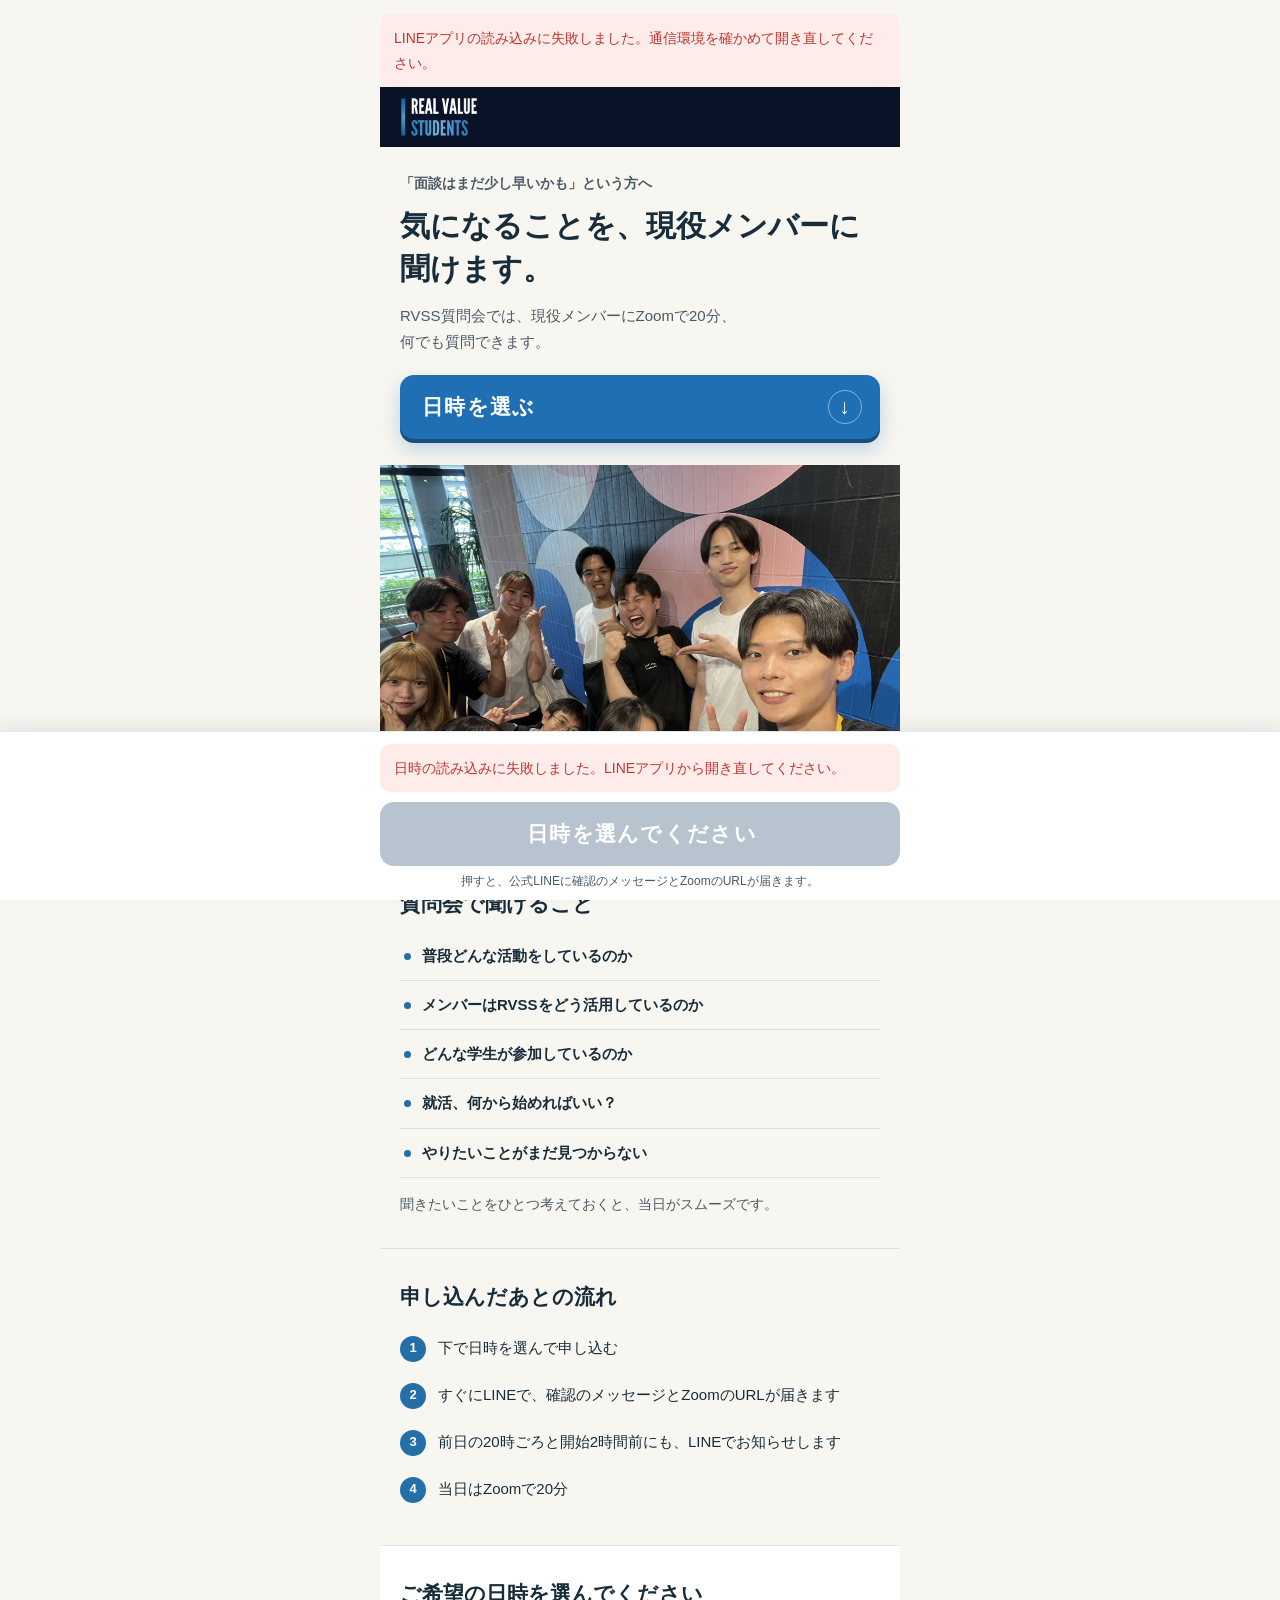
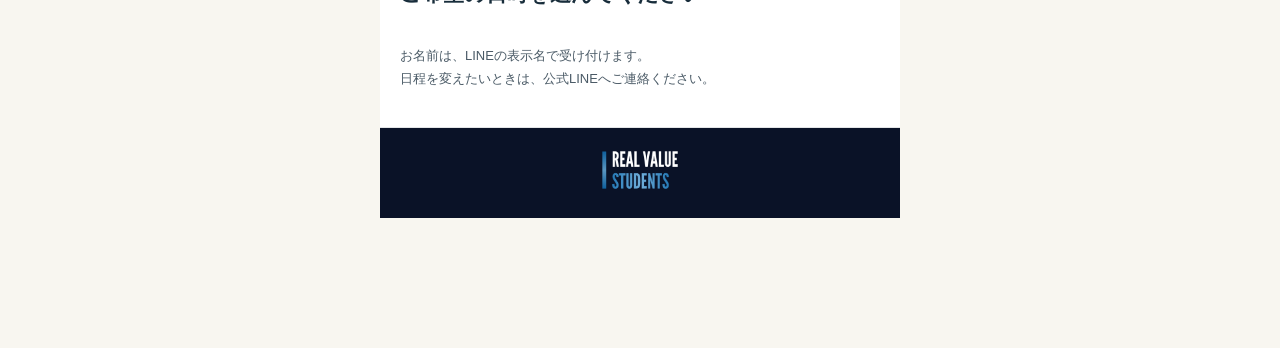
==== kouryu/index.html @ 3623a402 "質問会の申込画面：枠を先に読み込む・前回の枠を覚える・読み込み中の表示・申込ボタンを下に固定・AIっぽい文を直す（守屋 10/23） 守屋「申込ボタンめだたせて」「時間がすぐに表示されないので少々お待" ====
<!DOCTYPE html>
<html lang="ja">
<head>
<meta charset="utf-8">
<meta name="viewport" content="width=device-width, initial-scale=1, viewport-fit=cover">
<title>RVSS質問会（Zoom・20分）｜お申し込み</title>
<!-- ★2026-10-23 守屋「なるべく表示スピード速くして」＝枠の問い合わせ先（GAS）と LINE の部品の接続を先に張っておく -->
<link rel="preconnect" href="https://script.google.com">
<link rel="preconnect" href="https://script.googleusercontent.com">
<link rel="preconnect" href="https://static.line-scdn.net">
<link rel="preconnect" href="https://api.line.me">
<style>
  /* ★2026-10-22 守屋「LP風にしたい」＋入力は日時だけ（メールも取らない）。
     見た目はオンデマンド視聴ページのLP案（01_採用戦略/LP比較_20261021/v5）の生成りの地・濃紺の文字に揃える。
     ★2026-10-22 守屋「筆記体が微妙・RVSSは公式のフォントを」→ ロゴは公式の画像（濃紺の帯）、文字は標準のゴシック体（太字700・字間を空けない）、
       小見出しは参考LP（kubell・SHElikes など）の型でロゴの青の帯に白い字。写真の注記は外した（守屋）。
     並び＝冒頭（誰と・何分・どうやって・何が聞けるか）→ 聞けることの例 → 申込のあとの流れ → 日時を選ぶ。
     借りた型と出典＝04_LINE配信/2026-10-22_質問会_差し替え案.md。 */
  :root { --paper: #f8f6f0; --ink: #182d3b; --sub: #4a5a66; --line: #182d3b1f; --err: #c0362c; --pad: 20px;
          --band: #0a1227;   /* 公式ロゴを載せる濃紺（liff/assets/kouryu-logo.jpg の帯と同じ色） */
          --blue: #246fa7; } /* 公式ロゴの青（バーの上端の色） */
  * { box-sizing: border-box; }
  html { -webkit-text-size-adjust: 100%; }
  body { margin: 0; background: var(--paper); color: var(--ink);
         font-family: "Hiragino Sans", "Hiragino Kaku Gothic ProN", "Noto Sans JP", "Yu Gothic", Meiryo, sans-serif;
         font-size: 15px; line-height: 1.75; -webkit-font-smoothing: antialiased; }
  button { font-family: inherit; }
  /* 改行は意味の切れ目だけで起こす（語の途中で折り返さない） */
  .ph { display: inline-block; }
  .wrap { max-width: 520px; margin: 0 auto; }

  /* 公式ロゴ（03_合同説明会/リール/logo/rvss_logo_official.png を余白を詰めて縮小）。「REAL VALUE」が白なので濃紺の帯に置く */
  .top { display: flex; align-items: center; height: 60px; padding: 0 var(--pad); background: var(--band); }
  .logo { display: block; height: 40px; width: auto; }

  .kicker { display: inline-block; margin: 0 0 12px; padding: 3px 10px; border-radius: 4px; background: var(--blue); color: #fff;
            font-size: 12.5px; font-weight: 700; line-height: 1.6; }
  h1 { margin: 0; font-size: clamp(25px, 7.6vw, 30px); line-height: 1.45; font-weight: 700; }
  h2 { margin: 0 0 12px; font-size: 21px; line-height: 1.5; font-weight: 700; }
  .lead { margin: 12px 0 0; color: var(--sub); }
  .facts { display: flex; flex-wrap: wrap; gap: 8px; margin: 16px 0 0; padding: 0; list-style: none; }
  .facts li { font-size: 13px; font-weight: 700; padding: 4px 11px; border: 1px solid var(--line); border-radius: 999px; background: #fff; }

  .hero { padding: 24px var(--pad) 26px; }
  /* ★2026-10-23 守屋「申込ボタンめだたせて（分科会と質問会の両方）」＝分科会の申込ページ（bunkakai/entry/entry.css の .join）と同じ形。
     色だけロゴの青に置き換えた（分科会は緑 #087a59）。塗りつぶし・全幅・高さ64px・角丸14px・下に影・押すと沈む */
  .cta { display: flex; align-items: center; justify-content: space-between; gap: 12px; width: 100%; margin: 20px 0 0;
         min-height: 64px; padding: 12px 18px 12px 22px; border: 0; border-radius: 14px; color: #fff; background: #1f6fb2;
         box-shadow: 0 4px 0 #154f80, 0 10px 20px rgba(31, 111, 178, .28);
         font-size: 21px; font-weight: 700; letter-spacing: .06em; line-height: 1.4; text-align: left; cursor: pointer;
         -webkit-tap-highlight-color: transparent; transition: transform .08s, box-shadow .08s, background .08s; }
  .cta:active { background: #1a5f99; transform: translateY(3px); box-shadow: 0 1px 0 #154f80, 0 4px 10px rgba(31, 111, 178, .25); }
  /* 日時を選ぶ前は、押せない見た目（押すと日時の場所へ送る） */
  .cta.is-off, .cta.is-off:active { background: #b7c4cf; box-shadow: none; transform: none; }
  /* 申込ボタンは画面の下に固定（ページが長くても押せる）。帯に隠れないよう、ページの下に余白を取る */
  .join-bar { position: fixed; left: 0; right: 0; bottom: 0; z-index: 10; background: #fff; border-top: 1px solid #e1eaf1;
              box-shadow: 0 -6px 16px rgba(21, 44, 72, .08); padding: 12px 16px calc(10px + env(safe-area-inset-bottom)); }
  .join-inner { max-width: 520px; margin: 0 auto; }
  .join-bar .cta { margin: 0; justify-content: center; text-align: center; }
  .join-note { margin: 6px 0 0; font-size: 12px; line-height: 1.5; color: var(--sub); text-align: center; }
  .join-bar .status { margin: 0 0 10px; }
  .wrap { padding-bottom: 130px; }
  .cta-arrow { flex: 0 0 34px; height: 34px; display: grid; place-items: center; border: 1px solid #ffffff73; border-radius: 50%; font-weight: 400; }
  /* 日時の枠が出るまでの「読み込み中」 */
  .slot-loading { display: flex; align-items: center; gap: 12px; padding: 16px; border-radius: 12px; background: #eef3f8;
                  color: var(--sub); font-size: 14px; line-height: 1.6; }
  .spinner { flex: 0 0 34px; width: 34px; height: 34px; border-radius: 50%; border: 4px solid #d6e3ec; border-top-color: #1f6fb2;
             animation: spin .8s linear infinite; }
  @keyframes spin { to { transform: rotate(360deg); } }
  @media (prefers-reduced-motion: reduce) { .spinner { animation-duration: 2.4s; } }
  .timing { margin: 10px 0 0; font: 11px/1.5 ui-monospace, Menlo, Consolas, monospace; color: #7d8a95; }
  .photo { margin: 0; aspect-ratio: 4 / 3; overflow: hidden; }
  .photo img { display: block; width: 100%; height: 100%; object-fit: cover; }

  .sec { padding: 32px var(--pad); border-top: 1px solid var(--line); }
  .asks { margin: 0; padding: 0; list-style: none; }
  .asks li { padding: 11px 0 11px 22px; border-bottom: 1px solid var(--line); position: relative; font-weight: 600; }
  .asks li::before { content: ""; position: absolute; left: 4px; top: 21px; width: 7px; height: 7px; border-radius: 50%; background: var(--blue); }
  .hint { margin: 14px 0 0; font-size: 14px; color: var(--sub); }
  .steps { margin: 0; padding: 0; list-style: none; counter-reset: s; }
  .steps li { counter-increment: s; display: flex; gap: 12px; padding: 10px 0; }
  .steps li::before { content: counter(s); flex: 0 0 26px; height: 26px; display: grid; place-items: center; margin-top: 1px;
                      border-radius: 50%; background: var(--blue); color: #fff; font-size: 13px; font-weight: 700; }

  /* 日時を選ぶ（色面を変えて、ここが申込だと分かるようにする） */
  .book { padding: 32px var(--pad) 36px; background: #fff; border-top: 1px solid var(--line); border-bottom: 1px solid var(--line); }
  .days { display: flex; gap: 8px; overflow-x: auto; padding: 2px 0 12px; -webkit-overflow-scrolling: touch; }
  .days button { flex: 0 0 auto; padding: 9px 14px; font-size: 15px; font-weight: 700; background: #fff; color: var(--ink);
                 border: 1px solid #c9ced3; border-radius: 999px; cursor: pointer; }
  .days button.on { background: var(--ink); color: #fff; border-color: var(--ink); }
  .times { display: grid; grid-template-columns: repeat(3, 1fr); gap: 8px; }
  .times button { padding: 12px 0; font-size: 16px; font-weight: 700; background: #fff; color: var(--ink);
                  border: 1px solid #c9ced3; border-radius: 10px; cursor: pointer; }
  .times button.on { background: var(--ink); color: #fff; border-color: var(--ink); }
  .picked { margin: 14px 0 0; padding: 10px 12px; border-radius: 10px; background: #e8f0f7; font-size: 14px; font-weight: 700; }
  .note { margin: 10px 0 0; font-size: 13px; color: var(--sub); }
  .submit[disabled] { background: #b7c4cf; box-shadow: none; transform: none; cursor: default; }
  /* 小見出しの帯をやめた所の、冒頭の一行（文はそのまま） */
  .pre { margin: 0 0 8px; font-size: 14px; font-weight: 700; color: var(--sub); }
  .status { margin: 14px 0 0; padding: 12px 14px; border-radius: 10px; font-size: 14px; background: #f2f3f5; }
  .status.err { background: #fdecea; color: var(--err); }

  .foot { display: flex; justify-content: center; padding: 22px var(--pad) 28px; background: var(--band); }
  .loading { text-align: center; color: var(--sub); padding: 48px 0; font-size: 14px; }
  .done { padding: 40px var(--pad); text-align: center; }
  .done h2 { margin-bottom: 10px; }
  .done p { margin: 0; color: var(--sub); font-size: 14px; }
  .done .pre { margin-bottom: 8px; }
  [hidden] { display: none !important; }
</style>
</head>
<body>
<div class="wrap">

  <!-- ★2026-10-23 LINE の読み込みを待たずに中身を出す（枠の場所だけ「読み込み中」を出す）。LINE の読み込みの失敗はここに出る -->
  <div id="boot-status" class="status" hidden></div>

  <div id="form-area">
    <header class="top"><img class="logo" src="../assets/rvss-logo-official.png" alt="REAL VALUE STUDENTS" width="480" height="246"></header>

    <!-- 冒頭：誰と・何分・どうやって・何が聞けるか（実例調査で共通していた型） -->
    <section class="hero">
      <!-- 「面談はまだ少し早いかも」＝自動文面 ondemand_m3 の冒頭（10/13 守屋 文面OK） -->
      <p class="pre"><span class="ph">「面談はまだ少し早いかも」</span><span class="ph">という方へ</span></p>
      <h1 id="title"><span class="ph">気になることを、</span><span class="ph">現役メンバーに</span><span class="ph">聞けます。</span></h1>
      <p class="lead"><span class="ph" id="name-line">RVSS質問会</span><span class="ph">では、</span><span class="ph">現役メンバーに</span><span class="ph">Zoomで20分、</span><span class="ph">何でも質問できます。</span></p>
      <button class="cta" type="button" id="go-book"><span>日時を選ぶ</span><span class="cta-arrow" aria-hidden="true">↓</span></button>
    </section>
    <figure class="photo"><img src="../assets/kouryu-members.jpg" alt="RVSSのメンバーの集合写真" width="960" height="720"></figure>

    <!-- 聞けることの例＝自動文面 teirei_warm（10/18 守屋 OK）と ondemand_m3（10/13 守屋 OK）の箇条から -->
    <section class="sec" aria-labelledby="asks-title">
      <h2 id="asks-title">質問会で聞けること</h2>
      <ul class="asks">
        <li>普段どんな活動をしているのか</li>
        <li><span class="ph">メンバーはRVSSを</span><span class="ph">どう活用しているのか</span></li>
        <li>どんな学生が参加しているのか</li>
        <li>就活、何から始めればいい？</li>
        <li>やりたいことがまだ見つからない</li>
      </ul>
      <!-- 自動文面 zadan_today の一文 -->
      <p class="hint"><span class="ph">聞きたいことをひとつ考えておくと、</span><span class="ph">当日がスムーズです。</span></p>
    </section>

    <!-- 申込のあとの流れ＝確認LINE（申込直後）・前日20時台・開始2時間前のLINE（交流会_20260923.js／配信追加_20260926.js の実装どおり） -->
    <section class="sec" aria-labelledby="flow-title">
      <h2 id="flow-title">申し込んだあとの流れ</h2>
      <ol class="steps">
        <li><span>下で日時を選んで申し込む</span></li>
        <li><span><span class="ph">すぐにLINEで、確認のメッセージと</span><span class="ph">ZoomのURLが届きます</span></span></li>
        <li><span><span class="ph">前日の20時ごろと開始2時間前にも、</span><span class="ph">LINEでお知らせします</span></span></li>
        <li><span>当日はZoomで20分</span></li>
      </ol>
    </section>

    <!-- 日時を選ぶ。★入力はこれだけ（2026-10-22 守屋＝氏名・メール・大学学年・話したいことは取らない。氏名は LINE の表示名） -->
    <section class="book" id="book" aria-labelledby="book-title">
      <h2 id="book-title"><span class="ph">ご希望の日時を</span><span class="ph">選んでください</span></h2>
      <div id="slot-loading" class="slot-loading" role="status" aria-live="polite">
        <span class="spinner" aria-hidden="true"></span>
        <span>日程を読み込んでいます。<br>少々お待ちください。</span>
      </div>
      <div id="days" class="days"></div>
      <div id="times" class="times"></div>
      <p id="picked" class="picked" hidden></p>
      <p id="noslot" class="note" hidden>いまお選びいただける時間がありません。時間をおいて開き直してください。</p>
      <!-- 氏名を自動で取るので、その旨を申込の場所に書く。日程変更は自動文面 zadan_confirm の案内どおり -->
      <p class="note"><span class="ph">お名前は、LINEの表示名で</span><span class="ph">受け付けます。</span><br><span class="ph">日程を変えたいときは、</span><span class="ph">公式LINEへご連絡ください。</span></p>
      <p id="timing" class="timing" hidden></p>
    </section>

    <footer class="foot"><img class="logo" src="../assets/rvss-logo-official.png" alt="REAL VALUE STUDENTS" width="480" height="246"></footer>

    <!-- 申込ボタン（画面の下に固定）。日時を選ぶ前は押せない見た目で、押すと日時の場所へ送る -->
    <div class="join-bar" id="join-bar">
      <div class="join-inner">
        <div id="status" class="status" hidden></div>
        <button id="submit" class="cta submit is-off" type="button">日時を選んでください</button>
        <p class="join-note"><span class="ph">押すと、公式LINEに</span><span class="ph">確認のメッセージとZoomのURLが届きます。</span></p>
      </div>
    </div>
  </div>

  <div id="done" class="done" hidden>
    <p class="pre">RVSS質問会（Zoom・20分）</p>
    <h2>お申し込みを受け付けました</h2>
    <p id="done-when"></p>
    <p><span class="ph">確認のメッセージを</span><span class="ph">LINEでお送りします。</span><br><span class="ph">前日の20時ごろと開始2時間前にも、</span><span class="ph">LINEでお知らせします。</span></p>
  </div>

</div>

<script src="../config.js?v=20261022.1"></script>
<script>
/* ★2026-10-23 守屋「時間がすぐに表示されない」「なるべく表示スピード速く」。
   10/23 実測＝枠の問い合わせ（GAS の doGet）が1回 3.5〜5.3秒。何もしない問い合わせでも 3.7秒＝大半は GAS の起動。
   ∴ LINE の部品の読み込み・ログイン・プロフィール取得を待たず、ページを開いた瞬間に枠を問い合わせる（並べて走らせる）。 */
(function () {
  var CFG = window.RVSS_CONFIG || {};
  var T = window.__kouryuT = { start: (window.performance && performance.now) ? performance.now() : 0 };
  window.__kouryuFetch = function () {
    return new Promise(function (resolve, reject) {
      var cb = '__rvssKouryu' + Date.now() + Math.floor(Math.random() * 1000);
      var s = document.createElement('script');
      var timer = setTimeout(function () { done(); reject(new Error('timeout')); }, 15000);
      function done() { clearTimeout(timer); try { delete window[cb]; } catch (e) { window[cb] = undefined; } if (s.parentNode) s.parentNode.removeChild(s); }
      window[cb] = function (j) { done(); resolve((j && j.items) || []); };
      s.src = CFG.GAS_ENDPOINT + '?callback=' + cb + '&kind=' + encodeURIComponent('交流会');
      s.onerror = function () { done(); reject(new Error('network')); };
      document.head.appendChild(s);
    });
  };
  window.__kouryuFirst = window.__kouryuFetch().then(function (list) {
    T.slots = performance.now(); return list;
  });
})();
</script>
<script src="https://static.line-scdn.net/liff/edge/2/sdk.js"></script>
<!-- ★2026-09-29 情シス（井上さん）の訪問計測。#335 スレッドの手順どおり（watch の rvss-ondemand-visits と同じ型）。
     認証後のページ訪問を LINE userID で記録する。失敗しても申込・予約は止まらない。
     ★LINE のアクセストークンを情シスのサーバーへ渡すスクリプトなので、9/29 に中身を読んだ版に固定する（integrity）。
       情シスがスクリプトを更新したら、ここのハッシュを差し替えるまで計測だけ止まる（申込・予約は止まらない）。 -->
<script src="https://rvss-dx-ten.vercel.app/integrations/rvss-action-visits.js"
        integrity="sha384-bF87t8MAX1DVifpxK9/TfKPG757JY76E6FULbuWdrgOYCKdz3I5kXpXhimiy4AQ9"
        crossorigin="anonymous"></script>
<script src="../assets/liff-common.js?v=20261018.2"></script>
<script>
(function () {
  'use strict';
  var CFG = window.RVSS_CONFIG;
  var T = window.__kouryuT || {};
  T.sdk = performance.now();   // LINE の部品・計測・共通処理を読み終えた時刻
  var profile = null, src = RVSS.readSrc(), sending = false;
  var items = [], picked = null, day = null;
  var resolveProfile, profileReady = new Promise(function (r) { resolveProfile = r; });
  // ★前回の枠を端末に覚えておき、次に開いたときは先に出す（30分以内のものだけ）。最新の枠が届いたら差し替える。
  //   覚えた枠が締め切られていても、送る直前に枠を取り直して確かめる（下の送信処理）ので、間違った枠では申し込まれない。
  var CACHE_KEY = 'rvss_kouryu_slots_v1', CACHE_MS = 30 * 60 * 1000;
  function readCache() {
    try { var c = JSON.parse(localStorage.getItem(CACHE_KEY) || 'null'); return (c && c.items && Date.now() - c.at < CACHE_MS) ? c.items : null; } catch (e) { return null; }
  }
  function writeCache(list) { try { localStorage.setItem(CACHE_KEY, JSON.stringify({ at: Date.now(), items: list })); } catch (e) {} }
  function clearCache() { try { localStorage.removeItem(CACHE_KEY); } catch (e) {} }

  var NAME = CFG.KOURYU_NAME || 'RVSS質問会（Zoom・20分）';
  document.title = NAME + '｜お申し込み';
  // 説明文では「Zoomで20分」と書くので、名前の括弧（Zoom・20分）は外して出す
  document.getElementById('name-line').textContent = NAME.replace(/（[^（]*）$/, '');

  /* GAS の doGet（?kind=交流会）から、いま申し込める枠を取る（取り方は上の先読みと同じ）。
     ★枠は守屋のカレンダーの空きから GAS が計算する（開始12時間前まで・1枠に何人でも）。 */
  function load() { return window.__kouryuFetch(); }

  function render() {
    var daysEl = document.getElementById('days');
    var timesEl = document.getElementById('times');
    daysEl.innerHTML = ''; timesEl.innerHTML = '';
    // 選んでいた枠が最新の枠から消えていたら、選び直してもらう
    if (picked && !items.some(function (it) { return it.value === picked.value; })) {
      picked = null; document.getElementById('picked').hidden = true;
    }
    updateSubmit();
    if (!items.length) { RVSS.show('noslot'); return; }
    RVSS.hide('noslot');

    var order = [], byDay = {};
    items.forEach(function (it) {
      if (!byDay[it.date]) { byDay[it.date] = []; order.push(it.date); }
      byDay[it.date].push(it);
    });
    if (!day || !byDay[day]) day = order[0];

    order.forEach(function (d) {
      var b = document.createElement('button');
      b.type = 'button'; b.textContent = byDay[d][0].dateLabel;
      if (d === day) b.className = 'on';
      b.addEventListener('click', function () { day = d; render(); });
      daysEl.appendChild(b);
    });
    byDay[day].forEach(function (it) {
      var b = document.createElement('button');
      b.type = 'button'; b.textContent = it.time;
      if (picked && picked.value === it.value) b.className = 'on';
      b.addEventListener('click', function () {
        picked = it;
        var p = document.getElementById('picked');
        p.textContent = '選択中：' + it.label;
        p.hidden = false;
        render();
      });
      timesEl.appendChild(b);
    });
  }

  // 冒頭の「日時を選ぶ」→ 申込の場所へ送る
  function goBook() { document.getElementById('book').scrollIntoView({ behavior: 'smooth', block: 'start' }); }
  document.getElementById('go-book').addEventListener('click', goBook);

  // 下の申込ボタン：日時を選ぶ前は押せない見た目・選んだら「この日時で申し込む」
  function updateSubmit() {
    if (sending) return;
    var btn = document.getElementById('submit');
    btn.classList.toggle('is-off', !picked);
    btn.textContent = picked ? 'この日時で申し込む' : '日時を選んでください';
  }

  /* 氏名＝LINE の表示名。★実機の通しは ?src=test で開く＝頭に「テスト」を付け、GAS の kouryu_isTest_ で
     カレンダー・通知が [テスト] になり、候補者マスターへ入らず、後片付け（kouryu_cleanupTests_）の対象になる。 */
  function applicantName() {
    var n = (profile && profile.displayName) || 'LINEユーザー';
    return (src === 'test' ? 'テスト ' : '') + n;
  }

  /* ---------- 情シスの訪問計測（2026-09-29） ----------
     認証（liff.init）より前に作る＝ログイン画面へ飛ぶ前の ?src= を保持するため。 */
  var rvssVisitTracker = null;
  try {
    rvssVisitTracker = window.RVSSActionVisits.createTracker({
      endpoint: 'https://rvss-dx-ten.vercel.app/api/liff/visit',
      formType: 'discussion'
    });
  } catch (_) {
    console.warn('RVSS訪問計測を初期化できませんでした');
  }
  // 枠：覚えておいた分を先に出し、先読みの結果が届いたら差し替える（LINE の読み込みとは並べて走らせる）
  var cached = readCache();
  if (cached) { items = cached; RVSS.hide('slot-loading'); render(); }
  window.__kouryuFirst.then(function (list) {
    items = list; writeCache(list); RVSS.hide('slot-loading'); render(); showTiming();
  }).catch(function () {
    RVSS.hide('slot-loading');
    if (!cached) RVSS.setStatus('日時の読み込みに失敗しました。LINEアプリから開き直してください。', 'err');
  });

  /* 確かめ用（?src=test か #timing のときだけ）：開いてから何に何秒かかったかを画面の下に出す */
  function showTiming() {
    if (!(src === 'test' || /timing/.test(location.hash)) || !T.slots || !T.ready) return;
    var f = function (ms) { return (ms / 1000).toFixed(1) + '秒'; };
    var el = document.getElementById('timing');
    el.textContent = '計測：枠 ' + f(T.slots - T.start) + '／LINEの部品 ' + f(T.sdk - T.start)
      + '／LINEのログイン・プロフィール ' + f(T.ready - T.sdk) + (cached ? '（覚えた枠を先に表示）' : '');
    el.hidden = false;
  }

  RVSS.boot({
    liffKey: 'kouryu',
    onReady: function (p, s) {
      profile = p; src = s;
      T.ready = performance.now(); resolveProfile(p); showTiming();
      // 認証・プロフィール取得の直後に訪問を記録（情シスの訪問計測・画面表示や申込を待たせない）
      if (rvssVisitTracker) {
        rvssVisitTracker.record(window.liff)
          .then(function (result) {
            if (!result.ok) console.warn('RVSS訪問計測に失敗しました', result.status);
          })
          .catch(function () { console.warn('RVSS訪問計測に失敗しました'); });
      }
      RVSS.show('form-area');
    }
  });

  document.getElementById('submit').addEventListener('click', function () {
    if (sending) return;
    if (!picked) { goBook(); return RVSS.setStatus('ご希望の日時を選んでください。', 'err'); }
    RVSS.setStatus('', '');

    sending = true;
    var btn = document.getElementById('submit');
    btn.disabled = true; btn.textContent = '送信しています…';
    RVSS.setStatus(profile ? '空きを確認しています…' : 'LINEの読み込みを待っています…', '');

    // ★送信の結果は画面から読めない（GAS は CORS を返さない＝liff-common.js の決めごと1）。
    //   ∴ 送る直前にもう一度枠を取り直し、選んだ枠がまだあるかをこちらで確かめる。
    //   LINE の読み込み（プロフィール）が済んでいなければ、それも待つ（ページは先に出しているため）。
    var waitProfile = Promise.race([profileReady, new Promise(function (_, rej) { setTimeout(function () { rej(new Error('profile')); }, 20000); })]);
    Promise.all([waitProfile, load()]).then(function (r) { return r[1]; }).then(function (list) {
      items = list;
      var still = list.some(function (it) { return it.value === picked.value; });
      if (!still) {
        sending = false; btn.disabled = false;
        picked = null; document.getElementById('picked').hidden = true; render();
        return RVSS.setStatus('選んだ時間は締め切られたか、埋まりました。別の時間を選んでください。', 'err');
      }
      RVSS.setStatus('送信しています…（20秒ほどかかることがあります。このままお待ちください）', '');
      // ★メール・大学学年・話したいことは送らない（2026-10-22 GAS 側で、メール無しは LINE userID で受ける形に直した）
      return RVSS.postToGas({
        kind: 'kouryu',
        name: applicantName(),
        planDate: picked.value,
        src: src,
        lineUserId: (profile && profile.userId) || '',
        lineDisplayName: (profile && profile.displayName) || ''
      }, 45000).then(function () {
        clearCache();   // 申し込んだ枠の人数が変わるので、覚えた枠は捨てる
        RVSS.hide('form-area'); RVSS.hide('join-bar');
        document.getElementById('done-when').textContent = picked.label + '（20分・Zoom）';
        RVSS.show('done');
        window.scrollTo(0, 0);
      });
    }).catch(function () {
      sending = false;
      btn.disabled = false; btn.textContent = 'もう一度送る';
      RVSS.setStatus('送信を確認できませんでした。もう一度お試しください。それでも進まない場合はLINEでお知らせください。', 'err');
    });
  });
})();
</script>
</body>
</html>
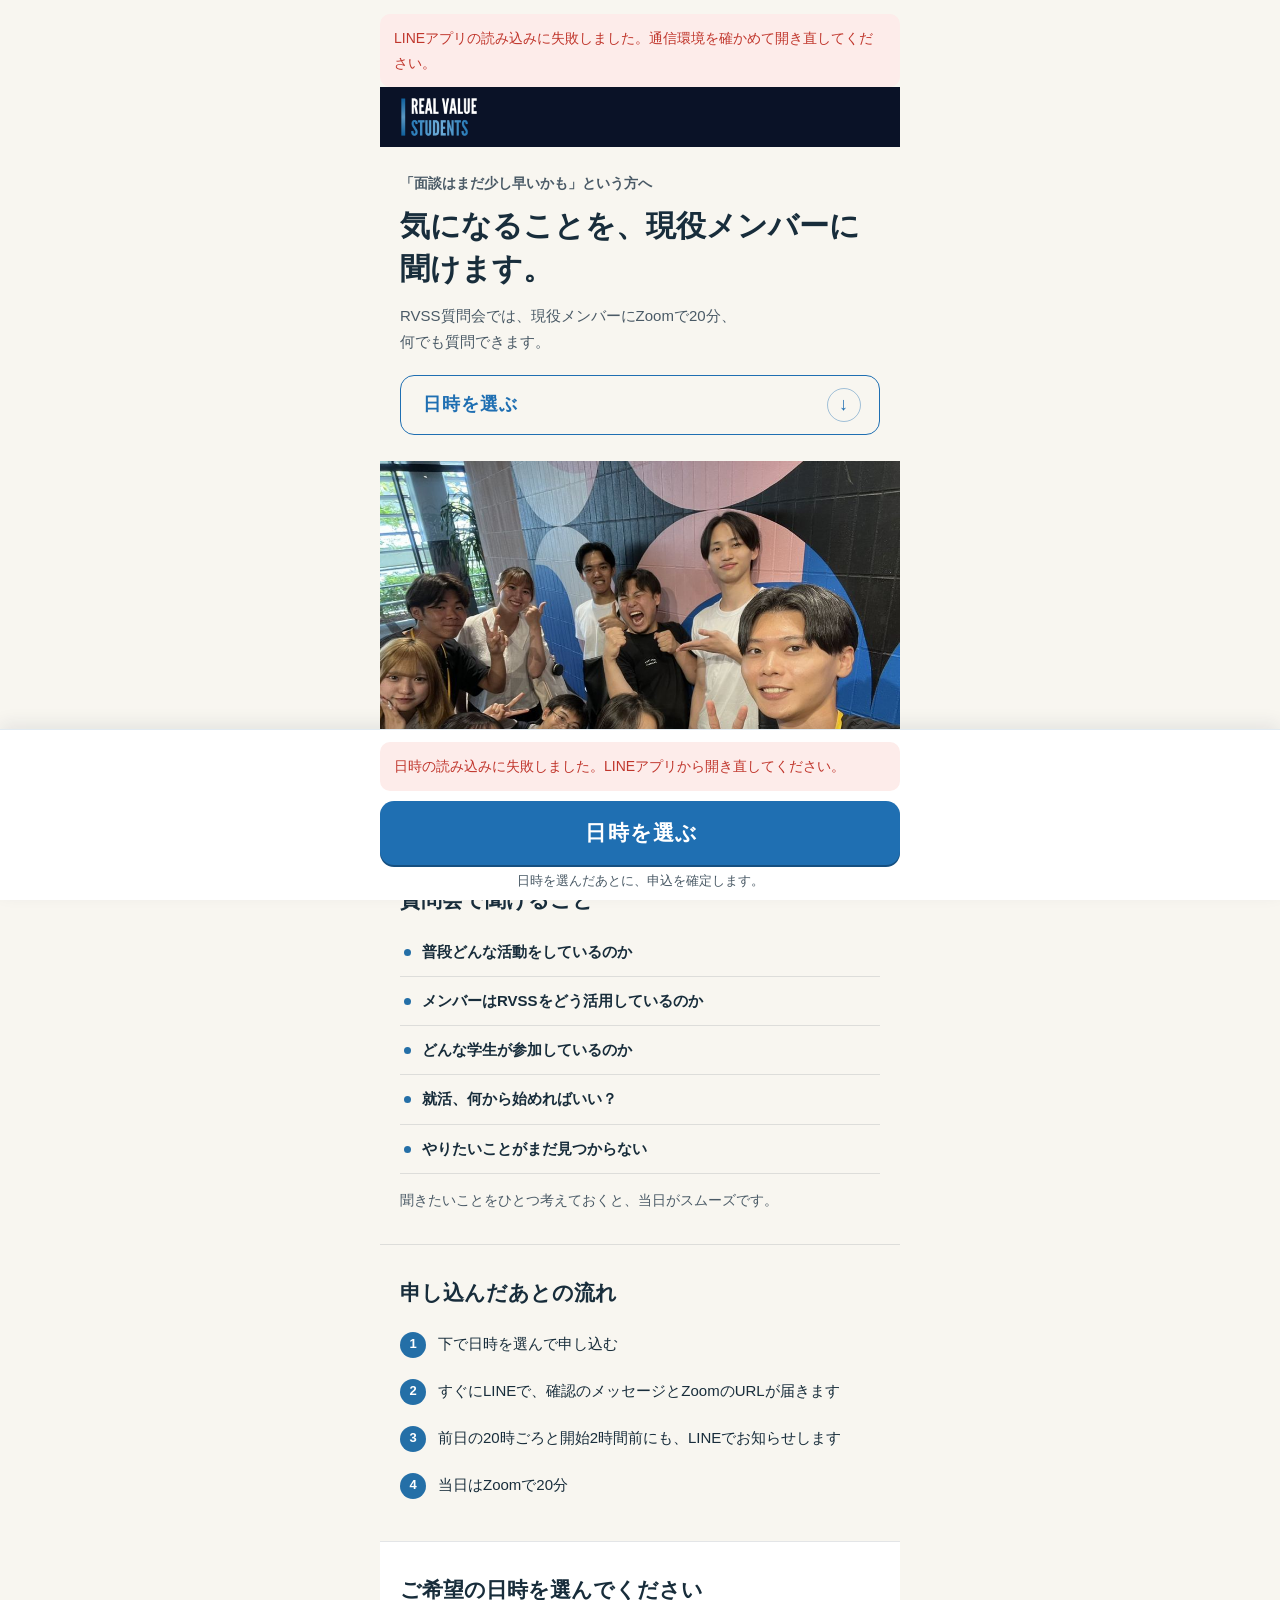
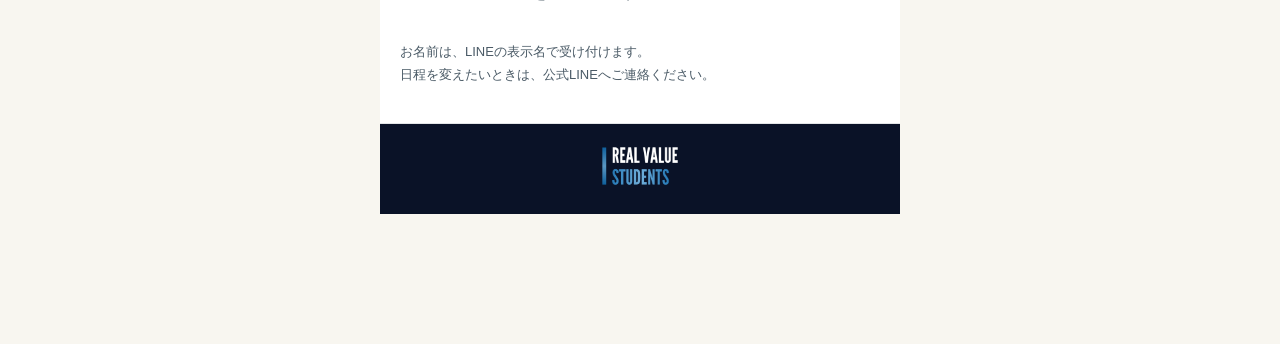
==== commit f4f814d0: "採用LPと予約フォームを改善し、保存応答を確認して完了表示する 面談冒頭に質問会の入口を追加し、動画・質問会・分科会の説明と申込ボタンを整理する。日程と動画の再試行を追加。  面談・質問会は専用GAS" ====
--- a/kouryu/index.html
+++ b/kouryu/index.html
@@ -50,14 +50,15 @@
          font-size: 21px; font-weight: 700; letter-spacing: .06em; line-height: 1.4; text-align: left; cursor: pointer;
          -webkit-tap-highlight-color: transparent; transition: transform .08s, box-shadow .08s, background .08s; }
   .cta:active { background: #1a5f99; transform: translateY(3px); box-shadow: 0 1px 0 #154f80, 0 4px 10px rgba(31, 111, 178, .25); }
-  /* 日時を選ぶ前は、押せない見た目（押すと日時の場所へ送る） */
-  .cta.is-off, .cta.is-off:active { background: #b7c4cf; box-shadow: none; transform: none; }
+  #go-book { background: transparent; color: #1f6fb2; box-shadow: none; border: 1px solid #1f6fb2; min-height: 52px; font-size: 18px; }
+  #go-book .cta-arrow { border-color: #1f6fb266; }
+  #go-book:active { background: #fff; }
   /* 申込ボタンは画面の下に固定（ページが長くても押せる）。帯に隠れないよう、ページの下に余白を取る */
   .join-bar { position: fixed; left: 0; right: 0; bottom: 0; z-index: 10; background: #fff; border-top: 1px solid #e1eaf1;
               box-shadow: 0 -6px 16px rgba(21, 44, 72, .08); padding: 12px 16px calc(10px + env(safe-area-inset-bottom)); }
   .join-inner { max-width: 520px; margin: 0 auto; }
-  .join-bar .cta { margin: 0; justify-content: center; text-align: center; }
-  .join-note { margin: 6px 0 0; font-size: 12px; line-height: 1.5; color: var(--sub); text-align: center; }
+  .join-bar .cta { margin: 0; justify-content: center; text-align: center; box-shadow: 0 2px 0 #154f80; }
+  .join-note { margin: 6px 0 0; font-size: 13px; line-height: 1.5; color: var(--sub); text-align: center; }
   .join-bar .status { margin: 0 0 10px; }
   .wrap { padding-bottom: 130px; }
   .cta-arrow { flex: 0 0 34px; height: 34px; display: grid; place-items: center; border: 1px solid #ffffff73; border-radius: 50%; font-weight: 400; }
@@ -171,26 +172,27 @@
 
     <footer class="foot"><img class="logo" src="../assets/rvss-logo-official.png" alt="REAL VALUE STUDENTS" width="480" height="246"></footer>
 
-    <!-- 申込ボタン（画面の下に固定）。日時を選ぶ前は押せない見た目で、押すと日時の場所へ送る -->
+    <!-- 日時未選択なら日時へ移動し、選択後はその日時の申込を確定する -->
     <div class="join-bar" id="join-bar">
       <div class="join-inner">
         <div id="status" class="status" hidden></div>
-        <button id="submit" class="cta submit is-off" type="button">日時を選んでください</button>
-        <p class="join-note"><span class="ph">押すと、公式LINEに</span><span class="ph">確認のメッセージとZoomのURLが届きます。</span></p>
+        <button id="submit" class="cta submit" type="button">日時を選ぶ</button>
+        <p class="join-note">日時を選んだあとに、申込を確定します。</p>
       </div>
     </div>
   </div>
 
   <div id="done" class="done" hidden>
     <p class="pre">RVSS質問会（Zoom・20分）</p>
-    <h2>お申し込みを受け付けました</h2>
+    <h2 id="done-title" tabindex="-1">お申し込みを受け付けました</h2>
     <p id="done-when"></p>
-    <p><span class="ph">確認のメッセージを</span><span class="ph">LINEでお送りします。</span><br><span class="ph">前日の20時ごろと開始2時間前にも、</span><span class="ph">LINEでお知らせします。</span></p>
+    <p><span id="notification-note">確認LINEの送信状況は、公式LINEでご確認ください。</span><br><span class="ph">前日の20時ごろと開始2時間前にも、</span><span class="ph">LINEでお知らせします。</span></p>
+    <p><a href="https://line.me/R/ti/p/@392huviq">公式LINEで案内を見る</a></p>
   </div>
 
 </div>
 
-<script src="../config.js?v=20261022.1"></script>
+<script src="../config.js?v=20261113.1"></script>
 <script>
 /* ★2026-10-23 守屋「時間がすぐに表示されない」「なるべく表示スピード速く」。
    10/23 実測＝枠の問い合わせ（GAS の doGet）が1回 3.5〜5.3秒。何もしない問い合わせでも 3.7秒＝大半は GAS の起動。
@@ -223,7 +225,7 @@
 <script src="https://rvss-dx-ten.vercel.app/integrations/rvss-action-visits.js"
         integrity="sha384-bF87t8MAX1DVifpxK9/TfKPG757JY76E6FULbuWdrgOYCKdz3I5kXpXhimiy4AQ9"
         crossorigin="anonymous"></script>
-<script src="../assets/liff-common.js?v=20261018.2"></script>
+<script src="../assets/liff-common.js?v=20261112.1"></script>
 <script>
 (function () {
   'use strict';
@@ -232,6 +234,7 @@
   T.sdk = performance.now();   // LINE の部品・計測・共通処理を読み終えた時刻
   var profile = null, src = RVSS.readSrc(), sending = false;
   var items = [], picked = null, day = null;
+  var bookingRequestId = '', bookingFingerprint = '';
   var resolveProfile, profileReady = new Promise(function (r) { resolveProfile = r; });
   // ★前回の枠を端末に覚えておき、次に開いたときは先に出す（30分以内のものだけ）。最新の枠が届いたら差し替える。
   //   覚えた枠が締め切られていても、送る直前に枠を取り直して確かめる（下の送信処理）ので、間違った枠では申し込まれない。
@@ -274,7 +277,7 @@
       var b = document.createElement('button');
       b.type = 'button'; b.textContent = byDay[d][0].dateLabel;
       if (d === day) b.className = 'on';
-      b.addEventListener('click', function () { day = d; render(); });
+      b.addEventListener('click', function () { if (sending) return; day = d; render(); });
       daysEl.appendChild(b);
     });
     byDay[day].forEach(function (it) {
@@ -282,6 +285,7 @@
       b.type = 'button'; b.textContent = it.time;
       if (picked && picked.value === it.value) b.className = 'on';
       b.addEventListener('click', function () {
+        if (sending) return;
         picked = it;
         var p = document.getElementById('picked');
         p.textContent = '選択中：' + it.label;
@@ -296,12 +300,14 @@
   function goBook() { document.getElementById('book').scrollIntoView({ behavior: 'smooth', block: 'start' }); }
   document.getElementById('go-book').addEventListener('click', goBook);
 
-  // 下の申込ボタン：日時を選ぶ前は押せない見た目・選んだら「この日時で申し込む」
+  // 日時を選ぶ前も押せる入口として表示し、確定のボタンと文を切り替える。
   function updateSubmit() {
     if (sending) return;
     var btn = document.getElementById('submit');
-    btn.classList.toggle('is-off', !picked);
-    btn.textContent = picked ? 'この日時で申し込む' : '日時を選んでください';
+    btn.textContent = picked ? 'この日時で申し込む' : '日時を選ぶ';
+    document.querySelector('.join-note').textContent = picked
+      ? '申し込むと、公式LINEに確認のメッセージとZoomのURLが届きます。'
+      : '日時を選んだあとに、申込を確定します。';
   }
 
   /* 氏名＝LINE の表示名。★実機の通しは ?src=test で開く＝頭に「テスト」を付け、GAS の kouryu_isTest_ で
@@ -365,17 +371,17 @@
     RVSS.setStatus('', '');
 
     sending = true;
+    var selected = Object.assign({}, picked);
     var btn = document.getElementById('submit');
     btn.disabled = true; btn.textContent = '送信しています…';
     RVSS.setStatus(profile ? '空きを確認しています…' : 'LINEの読み込みを待っています…', '');
 
-    // ★送信の結果は画面から読めない（GAS は CORS を返さない＝liff-common.js の決めごと1）。
-    //   ∴ 送る直前にもう一度枠を取り直し、選んだ枠がまだあるかをこちらで確かめる。
+    // 送る直前に枠を取り直し、保存後は専用GASの明示的な応答を待つ。
     //   LINE の読み込み（プロフィール）が済んでいなければ、それも待つ（ページは先に出しているため）。
     var waitProfile = Promise.race([profileReady, new Promise(function (_, rej) { setTimeout(function () { rej(new Error('profile')); }, 20000); })]);
     Promise.all([waitProfile, load()]).then(function (r) { return r[1]; }).then(function (list) {
       items = list;
-      var still = list.some(function (it) { return it.value === picked.value; });
+      var still = list.some(function (it) { return it.value === selected.value; });
       if (!still) {
         sending = false; btn.disabled = false;
         picked = null; document.getElementById('picked').hidden = true; render();
@@ -383,24 +389,42 @@
       }
       RVSS.setStatus('送信しています…（20秒ほどかかることがあります。このままお待ちください）', '');
       // ★メール・大学学年・話したいことは送らない（2026-10-22 GAS 側で、メール無しは LINE userID で受ける形に直した）
-      return RVSS.postToGas({
+      var fingerprint = applicantName() + '\n' + selected.value;
+      if (!bookingRequestId || bookingFingerprint !== fingerprint) {
+        bookingRequestId = RVSS.newBookingRequestId(); bookingFingerprint = fingerprint;
+      }
+      return RVSS.postBooking({
         kind: 'kouryu',
+        requestId: bookingRequestId,
         name: applicantName(),
-        planDate: picked.value,
+        planDate: selected.value,
         src: src,
         lineUserId: (profile && profile.userId) || '',
         lineDisplayName: (profile && profile.displayName) || ''
-      }, 45000).then(function () {
+      }, 60000).then(function (result) {
         clearCache();   // 申し込んだ枠の人数が変わるので、覚えた枠は捨てる
         RVSS.hide('form-area'); RVSS.hide('join-bar');
-        document.getElementById('done-when').textContent = picked.label + '（20分・Zoom）';
+        document.getElementById('done-when').textContent = selected.label + '（20分・Zoom）';
+        document.getElementById('notification-note').textContent = result.notificationStatus === 'sent' ? '確認LINEをお送りしました。' :
+          result.notificationStatus === 'pending' ? '確認LINEをお送りしています。' :
+          result.notificationStatus === 'failed' ? 'お申し込みは完了しています。案内が届かない場合は公式LINEでお知らせください。' :
+          '確認LINEの送信状況は、公式LINEでご確認ください。';
         RVSS.show('done');
+        document.getElementById('done-title').focus();
         window.scrollTo(0, 0);
       });
-    }).catch(function () {
+    }).catch(function (error) {
       sending = false;
       btn.disabled = false; btn.textContent = 'もう一度送る';
-      RVSS.setStatus('送信を確認できませんでした。もう一度お試しください。それでも進まない場合はLINEでお知らせください。', 'err');
+      if (['invalid_slot','closed','booking_changed','request_conflict'].indexOf(error.message) >= 0) {
+        bookingRequestId = ''; bookingFingerprint = ''; picked = null;
+        document.getElementById('picked').hidden = true; render();
+        RVSS.setStatus('予約内容が変更されたか、受付が終了しています。日時を選び直してください。', 'err');
+        goBook(); return;
+      }
+      RVSS.setStatus(error.message === 'login_required' ? 'LINEからこのページを開き直してください。お申し込みの完了はまだ確認できていません。' :
+        error.message === 'not_configured' ? 'このページからお申し込みを受け付けられません。公式LINEでご希望の日時をお知らせください。' :
+        'お申し込みの保存を確認できませんでした。選んだ日時は残っています。同じ内容でもう一度送るか、公式LINEでお知らせください。', 'err');
     });
   });
 })();
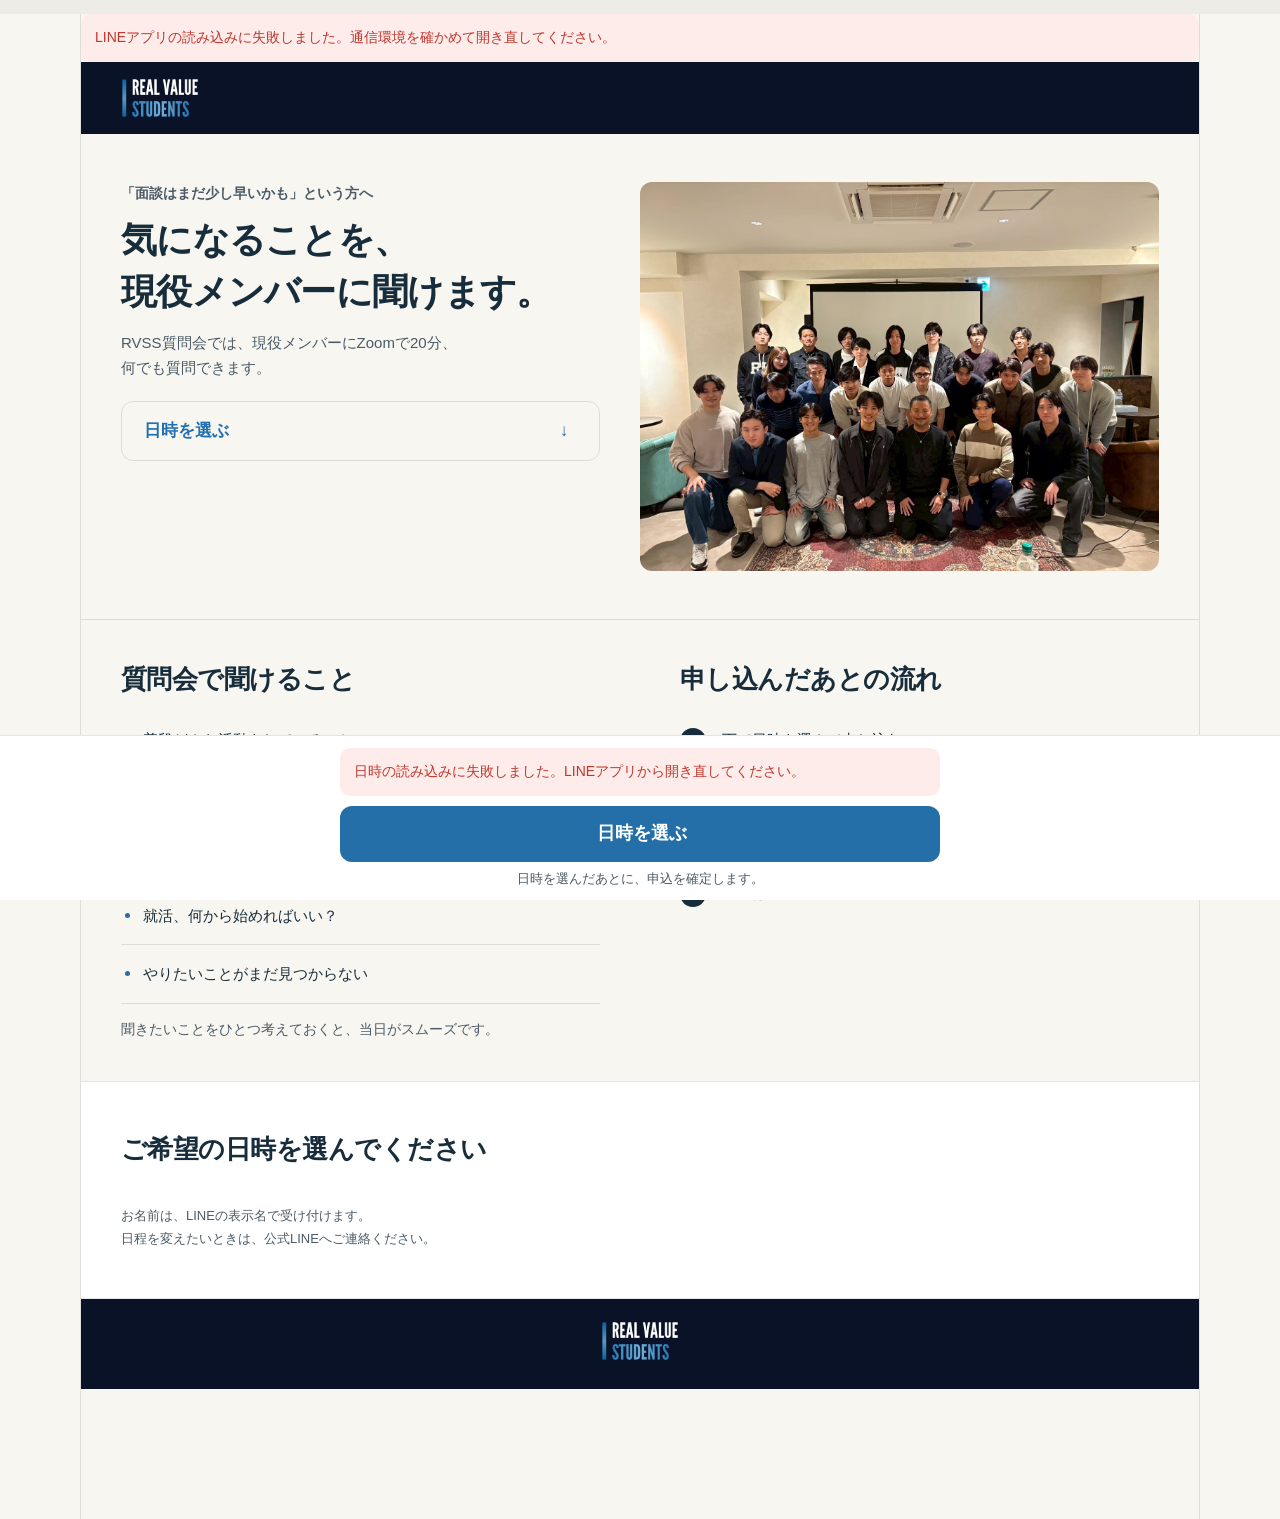
==== commit d7ea22f7: "採用LPの写真を内部メンバーの素材へ替え、表示を整える 紹介動画・面談・質問会は選定済み3写真へ統一し、活動の説明は写真に誤った場面を結び付けない構成へ整理。動画表紙も差し替え、旧ROOKIES告知の" ====
--- a/kouryu/index.html
+++ b/kouryu/index.html
@@ -70,6 +70,14 @@
   @keyframes spin { to { transform: rotate(360deg); } }
   @media (prefers-reduced-motion: reduce) { .spinner { animation-duration: 2.4s; } }
   .timing { margin: 10px 0 0; font: 11px/1.5 ui-monospace, Menlo, Consolas, monospace; color: #7d8a95; }
+  .login-check { margin-top: 12px; padding-top: 12px; border-top: 1px solid var(--line); }
+  .login-check p { margin: 0 0 8px; color: var(--sub); font-size: 14px; }
+  .login-check button { min-height: 44px; padding: 8px 16px; border: 1px solid var(--line); border-radius: 10px;
+                        background: #fff; color: var(--ink); font-size: 14px; cursor: pointer; }
+  .login-check button:hover { background: var(--paper); }
+  .login-check button:focus-visible { outline: 2px solid var(--blue); outline-offset: 2px; }
+  .login-check button:active { background: var(--line); }
+  .login-check button:disabled { color: var(--sub); opacity: .5; cursor: default; }
   .photo { margin: 0; aspect-ratio: 4 / 3; overflow: hidden; }
   .photo img { display: block; width: 100%; height: 100%; object-fit: cover; }
 
@@ -108,6 +116,47 @@
   .done p { margin: 0; color: var(--sub); font-size: 14px; }
   .done .pre { margin-bottom: 8px; }
   [hidden] { display: none !important; }
+  /* 2026-11-13：公式ロゴの青と写真を中心に、余白と操作の強さを揃える。 */
+  html { color-scheme: light; background: #eeece6; }
+  body { letter-spacing: 0; line-height: 1.7; }
+  h1, h2 { letter-spacing: -.02em; }
+  .wrap { max-width: 1120px; background: var(--paper); }
+  .hero { padding-top: 32px; padding-bottom: 32px; }
+  .photo { aspect-ratio: auto; }
+  .photo img { height: auto; object-fit: contain; }
+  .cta, .join-bar .cta { min-height: 56px; border-radius: 12px; box-shadow: none; background: var(--blue); font-size: 18px; letter-spacing: 0; }
+  .cta:active { transform: translateY(1px); box-shadow: none; }
+  .cta:focus-visible, .days button:focus-visible, .times button:focus-visible { outline: 2px solid var(--blue); outline-offset: 3px; }
+  #go-book { min-height: 52px; border-color: var(--line); font-size: 17px; }
+  #go-book .cta-arrow { border: 0; }
+  .cta-arrow { border: 0; }
+  .join-bar { box-shadow: none; border-color: var(--line); }
+  .join-inner { max-width: 600px; }
+  .join-bar .cta:disabled { background: #b7c4cf; }
+  .join-note, .note { font-size: 13px; line-height: 1.7; }
+  .asks li { padding-top: 16px; padding-bottom: 16px; font-weight: 500; }
+  .asks li::before { top: 26px; width: 5px; height: 5px; }
+  .steps { margin-top: 16px; }
+  .steps li { gap: 16px; padding: 12px 0; }
+  .steps li::before { background: var(--ink); }
+  .book { padding-top: 40px; padding-bottom: 40px; }
+  .days button { min-height: 44px; font-size: 14px; border-radius: 10px; }
+  .times button { min-height: 48px; border-radius: 10px; }
+  .picked { background: #eef3f7; }
+  @media (min-width: 760px) {
+    .wrap { border-inline: 1px solid var(--line); }
+    #form-area { display: grid; grid-template-columns: 1fr 1fr; }
+    .top, .book, .foot { grid-column: 1 / -1; }
+    .top { height: 72px; padding-inline: 40px; }
+    .hero { padding: 48px 40px; }
+    h1 { font-size: 36px; line-height: 1.45; }
+    h2 { font-size: 26px; }
+    .photo { margin: 48px 40px 48px 0; align-self: center; border-radius: 12px; }
+    .sec { padding: 40px; }
+    .book { padding: 48px 40px; }
+    .days, .times, .picked, .slot-loading { max-width: 680px; }
+    .times { grid-template-columns: repeat(4, 1fr); }
+  }
 </style>
 </head>
 <body>
@@ -127,7 +176,7 @@
       <p class="lead"><span class="ph" id="name-line">RVSS質問会</span><span class="ph">では、</span><span class="ph">現役メンバーに</span><span class="ph">Zoomで20分、</span><span class="ph">何でも質問できます。</span></p>
       <button class="cta" type="button" id="go-book"><span>日時を選ぶ</span><span class="cta-arrow" aria-hidden="true">↓</span></button>
     </section>
-    <figure class="photo"><img src="../assets/kouryu-members.jpg" alt="RVSSのメンバーの集合写真" width="960" height="720"></figure>
+    <figure class="photo"><img src="../assets/rvss-members-group-20261113.jpg" alt="RVSSのメンバーの集合写真" width="1477" height="1108" loading="lazy"></figure>
 
     <!-- 聞けることの例＝自動文面 teirei_warm（10/18 守屋 OK）と ondemand_m3（10/13 守屋 OK）の箇条から -->
     <section class="sec" aria-labelledby="asks-title">
@@ -168,6 +217,10 @@
       <!-- 氏名を自動で取るので、その旨を申込の場所に書く。日程変更は自動文面 zadan_confirm の案内どおり -->
       <p class="note"><span class="ph">お名前は、LINEの表示名で</span><span class="ph">受け付けます。</span><br><span class="ph">日程を変えたいときは、</span><span class="ph">公式LINEへご連絡ください。</span></p>
       <p id="timing" class="timing" hidden></p>
+      <div id="login-check" class="login-check" hidden>
+        <p>テスト用：LINEログインの再確認</p>
+        <button id="login-restart" type="button" disabled>ログインから確認し直す</button>
+      </div>
     </section>
 
     <footer class="foot"><img class="logo" src="../assets/rvss-logo-official.png" alt="REAL VALUE STUDENTS" width="480" height="246"></footer>
@@ -225,14 +278,14 @@
 <script src="https://rvss-dx-ten.vercel.app/integrations/rvss-action-visits.js"
         integrity="sha384-bF87t8MAX1DVifpxK9/TfKPG757JY76E6FULbuWdrgOYCKdz3I5kXpXhimiy4AQ9"
         crossorigin="anonymous"></script>
-<script src="../assets/liff-common.js?v=20261112.1"></script>
+<script src="../assets/liff-common.js?v=20261113.2"></script>
 <script>
 (function () {
   'use strict';
   var CFG = window.RVSS_CONFIG;
   var T = window.__kouryuT || {};
   T.sdk = performance.now();   // LINE の部品・計測・共通処理を読み終えた時刻
-  var profile = null, src = RVSS.readSrc(), sending = false;
+  var profile = null, src = RVSS.readSrc(), sending = false, loginRestarting = false;
   var items = [], picked = null, day = null;
   var bookingRequestId = '', bookingFingerprint = '';
   var resolveProfile, profileReady = new Promise(function (r) { resolveProfile = r; });
@@ -348,11 +401,36 @@
     el.hidden = false;
   }
 
+  // src=testの外部ブラウザだけで、公式のログアウト→再読込から共通bootを確認する。
+  function canRestartLogin() {
+    try {
+      return src === 'test' && !!profile && !!window.liff && typeof liff.logout === 'function'
+        && typeof liff.isInClient === 'function' && !liff.isInClient();
+    } catch (_) { return false; }
+  }
+  function updateLoginCheck() {
+    var available = canRestartLogin();
+    document.getElementById('login-check').hidden = !available;
+    document.getElementById('login-restart').disabled = !available || sending || loginRestarting;
+  }
+  document.getElementById('login-restart').addEventListener('click', function () {
+    if (!canRestartLogin() || sending || loginRestarting) return;
+    loginRestarting = true; updateLoginCheck();
+    try { liff.logout(); window.location.reload(); }
+    catch (_) {
+      loginRestarting = false; updateLoginCheck();
+      RVSS.setStatus('ログインの確認をやり直せませんでした。時間をおいてもう一度お試しください。', 'err');
+    }
+  });
+
   RVSS.boot({
     liffKey: 'kouryu',
+    entrySrc: src,
+    // srcだけを持ち越す。認証コード等を含む元URLはコピーしない。
+    loginRedirectUri: window.location.origin + window.location.pathname + '?src=' + encodeURIComponent(src),
     onReady: function (p, s) {
       profile = p; src = s;
-      T.ready = performance.now(); resolveProfile(p); showTiming();
+      T.ready = performance.now(); resolveProfile(p); showTiming(); updateLoginCheck();
       // 認証・プロフィール取得の直後に訪問を記録（情シスの訪問計測・画面表示や申込を待たせない）
       if (rvssVisitTracker) {
         rvssVisitTracker.record(window.liff)
@@ -370,7 +448,7 @@
     if (!picked) { goBook(); return RVSS.setStatus('ご希望の日時を選んでください。', 'err'); }
     RVSS.setStatus('', '');
 
-    sending = true;
+    sending = true; updateLoginCheck();
     var selected = Object.assign({}, picked);
     var btn = document.getElementById('submit');
     btn.disabled = true; btn.textContent = '送信しています…';
@@ -383,7 +461,7 @@
       items = list;
       var still = list.some(function (it) { return it.value === selected.value; });
       if (!still) {
-        sending = false; btn.disabled = false;
+        sending = false; updateLoginCheck(); btn.disabled = false;
         picked = null; document.getElementById('picked').hidden = true; render();
         return RVSS.setStatus('選んだ時間は締め切られたか、埋まりました。別の時間を選んでください。', 'err');
       }
@@ -414,7 +492,7 @@
         window.scrollTo(0, 0);
       });
     }).catch(function (error) {
-      sending = false;
+      sending = false; updateLoginCheck();
       btn.disabled = false; btn.textContent = 'もう一度送る';
       if (['invalid_slot','closed','booking_changed','request_conflict'].indexOf(error.message) >= 0) {
         bookingRequestId = ''; bookingFingerprint = ''; picked = null;
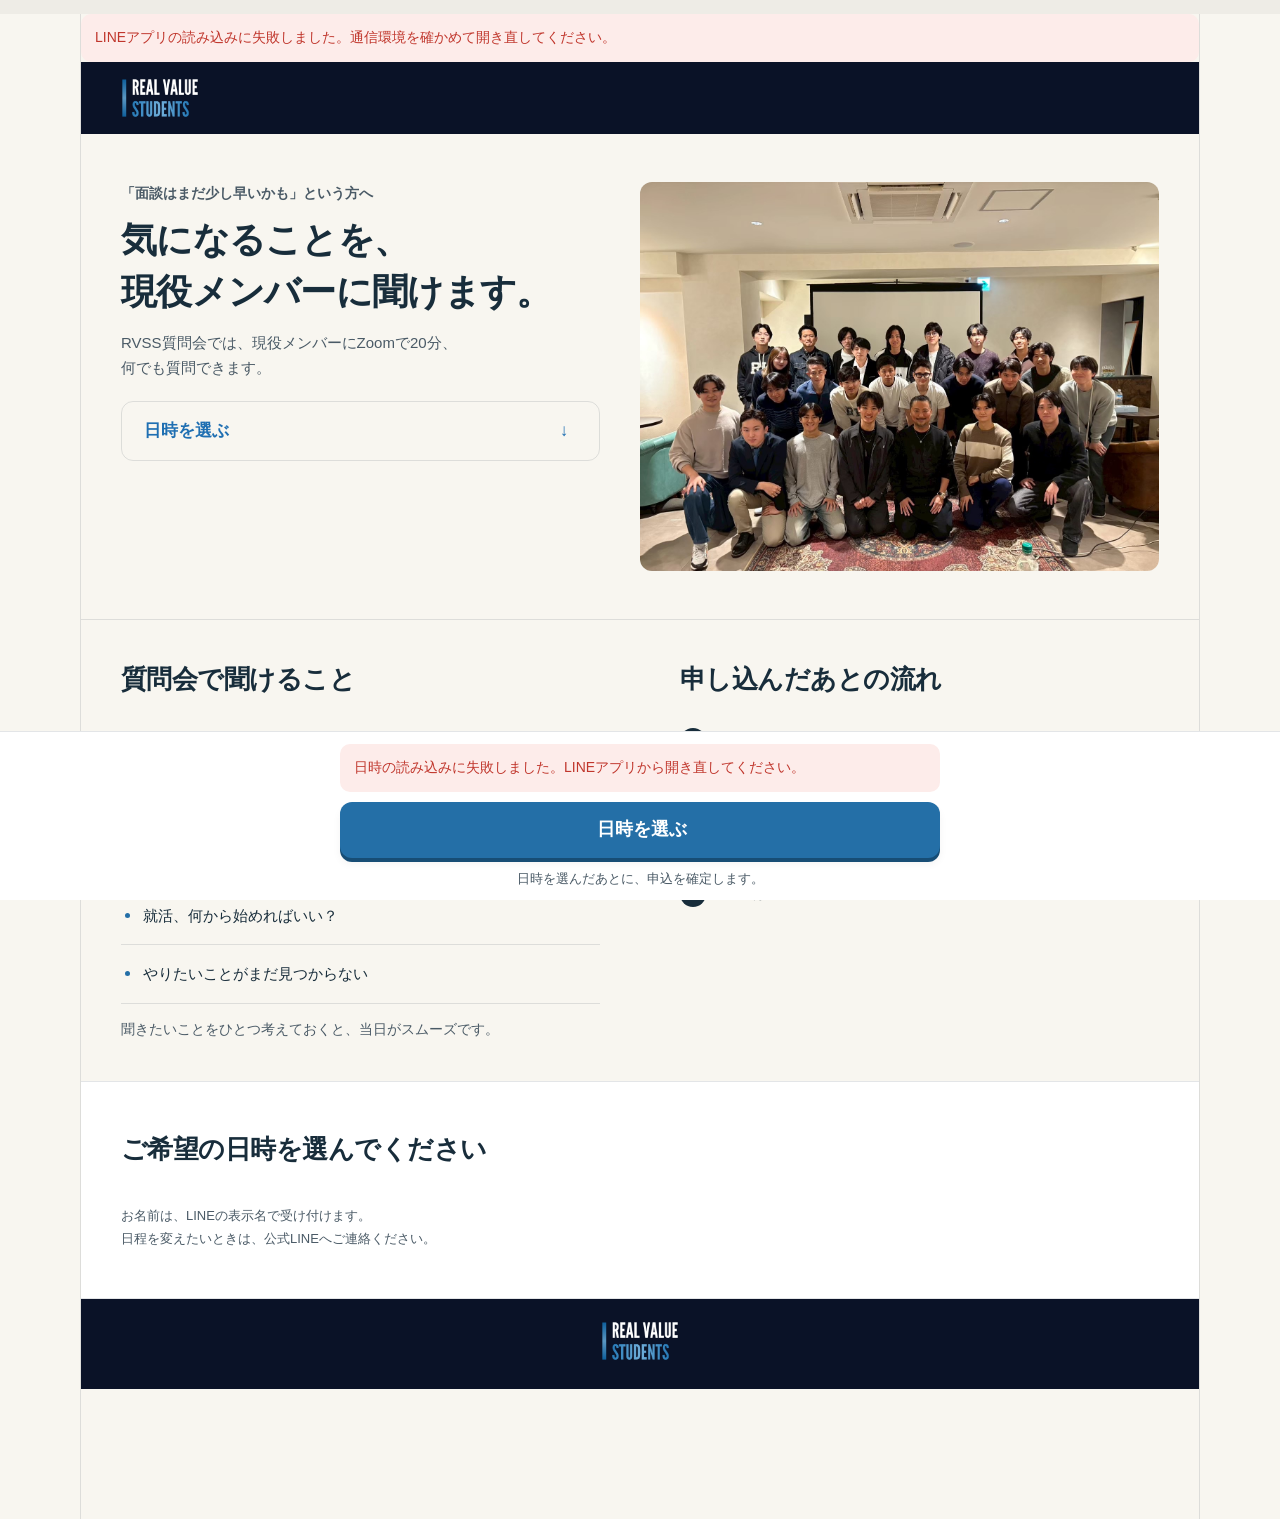
==== commit 3ef209f6: "動画LPと質問会の主ボタンに浅い立体感と押下反応を付ける 公式青に4pxの底辺と薄い影を付け、押下時は2px沈む表示にする。フォーカスを明瞭化し、無効・送信中は影と移動を外す。動画ページに適用範囲を限" ====
--- a/kouryu/index.html
+++ b/kouryu/index.html
@@ -157,6 +157,16 @@
     .days, .times, .picked, .slot-loading { max-width: 680px; }
     .times { grid-template-columns: repeat(4, 1fr); }
   }
+
+  /* 2026-11-13：画面下の主ボタンに押せる面と押下の反応を付ける。 */
+  :root { --cta-edge: #174d75; --cta-raised-shadow: 0 4px 0 var(--cta-edge), 0 6px 8px #0000000d; --cta-pressed-shadow: 0 2px 0 var(--cta-edge), 0 3px 4px #0000000a; }
+  #submit { background: var(--blue); box-shadow: var(--cta-raised-shadow); transition: transform .08s, box-shadow .08s, background .08s; }
+  @media (hover: hover) { #submit:hover { background: #1d5a88; } }
+  #submit:active { background: #1d5a88; transform: translateY(2px); box-shadow: var(--cta-pressed-shadow); }
+  #submit:focus-visible { outline: 3px solid var(--ink); outline-offset: 5px; }
+  #submit:disabled { background: #b7c4cf; color: #485860; box-shadow: none; transform: none; cursor: default; }
+  .join-note { margin-top: 10px; }
+  @media (prefers-reduced-motion: reduce) { #submit { transition: none; } }
 </style>
 </head>
 <body>
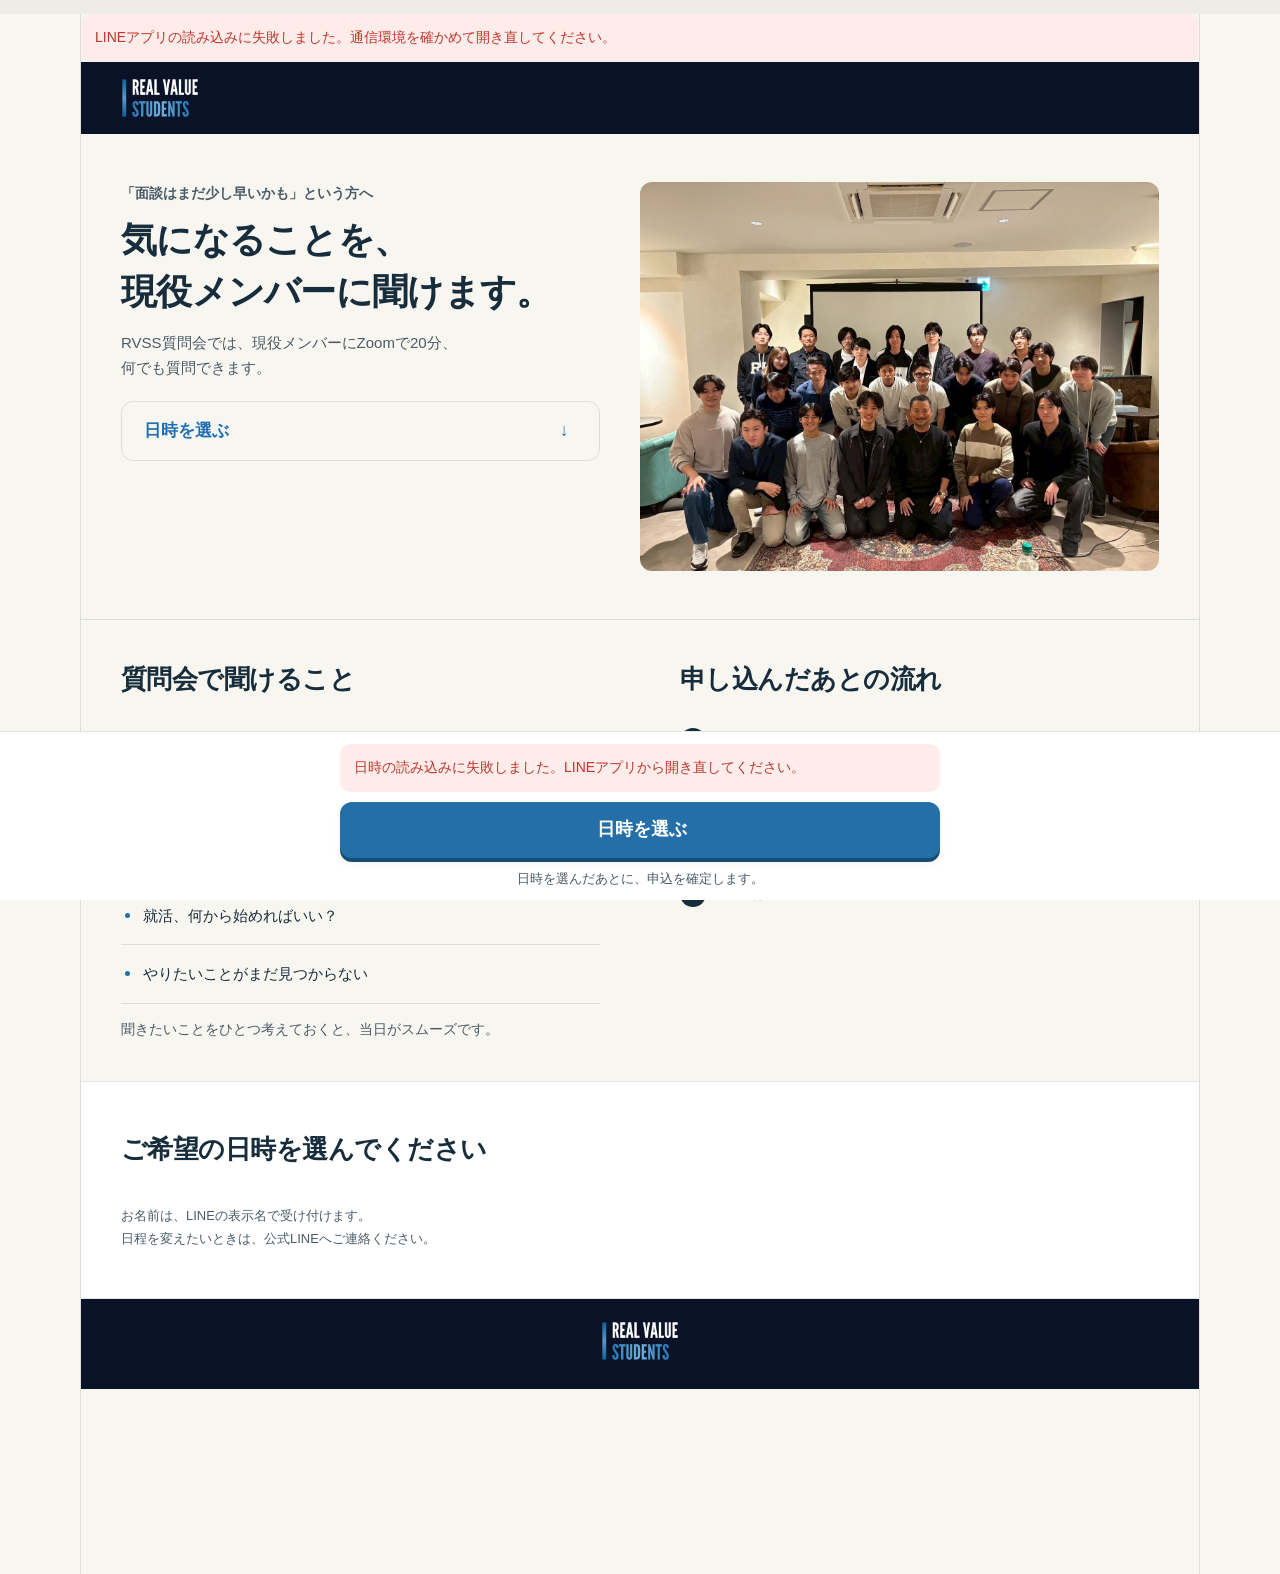
==== commit 97c32ea1: "質問会の日時選び直しと拡大文字の操作性を改善 別日へ切り替えたとき古い時刻を解除し、同日は保持する。再描画後の日時ボタンのフォーカスと選択状態を維持。固定バーの実高で末尾の余白を確保し、動画LPのCT" ====
--- a/kouryu/index.html
+++ b/kouryu/index.html
@@ -60,7 +60,7 @@
   .join-bar .cta { margin: 0; justify-content: center; text-align: center; box-shadow: 0 2px 0 #154f80; }
   .join-note { margin: 6px 0 0; font-size: 13px; line-height: 1.5; color: var(--sub); text-align: center; }
   .join-bar .status { margin: 0 0 10px; }
-  .wrap { padding-bottom: 130px; }
+  .wrap { padding-bottom: var(--join-bar-space, 130px); }
   .cta-arrow { flex: 0 0 34px; height: 34px; display: grid; place-items: center; border: 1px solid #ffffff73; border-radius: 50%; font-weight: 400; }
   /* 日時の枠が出るまでの「読み込み中」 */
   .slot-loading { display: flex; align-items: center; gap: 12px; padding: 16px; border-radius: 12px; background: #eef3f8;
@@ -220,8 +220,8 @@
         <span class="spinner" aria-hidden="true"></span>
         <span>日程を読み込んでいます。<br>少々お待ちください。</span>
       </div>
-      <div id="days" class="days"></div>
-      <div id="times" class="times"></div>
+      <div id="days" class="days" role="group" aria-label="質問会の日付"></div>
+      <div id="times" class="times" role="group" aria-label="質問会の時刻"></div>
       <p id="picked" class="picked" hidden></p>
       <p id="noslot" class="note" hidden>いまお選びいただける時間がありません。時間をおいて開き直してください。</p>
       <!-- 氏名を自動で取るので、その旨を申込の場所に書く。日程変更は自動文面 zadan_confirm の案内どおり -->
@@ -317,9 +317,12 @@
      ★枠は守屋のカレンダーの空きから GAS が計算する（開始12時間前まで・1枠に何人でも）。 */
   function load() { return window.__kouryuFetch(); }
 
-  function render() {
+  function render(focusTarget) {
     var daysEl = document.getElementById('days');
     var timesEl = document.getElementById('times');
+    var active = document.activeElement;
+    if (!focusTarget && active && active.parentNode === daysEl) focusTarget = { kind: 'day', value: active.dataset.date };
+    if (!focusTarget && active && active.parentNode === timesEl) focusTarget = { kind: 'time', value: active.dataset.slot };
     daysEl.innerHTML = ''; timesEl.innerHTML = '';
     // 選んでいた枠が最新の枠から消えていたら、選び直してもらう
     if (picked && !items.some(function (it) { return it.value === picked.value; })) {
@@ -340,23 +343,37 @@
       var b = document.createElement('button');
       b.type = 'button'; b.textContent = byDay[d][0].dateLabel;
       if (d === day) b.className = 'on';
-      b.addEventListener('click', function () { if (sending) return; day = d; render(); });
+      b.dataset.date = d; b.setAttribute('aria-pressed', String(d === day));
+      b.addEventListener('click', function () {
+        if (sending) return;
+        if (day !== d) { picked = null; document.getElementById('picked').hidden = true; document.getElementById('picked').textContent = ''; }
+        day = d; render({ kind: 'day', value: d });
+      });
       daysEl.appendChild(b);
     });
     byDay[day].forEach(function (it) {
       var b = document.createElement('button');
       b.type = 'button'; b.textContent = it.time;
       if (picked && picked.value === it.value) b.className = 'on';
+      b.dataset.slot = it.value; b.setAttribute('aria-pressed', String(!!picked && picked.value === it.value));
       b.addEventListener('click', function () {
         if (sending) return;
         picked = it;
+        var status = document.getElementById('status');
+        if (status && status.textContent === 'ご希望の日時を選んでください。') RVSS.setStatus('', '');
         var p = document.getElementById('picked');
         p.textContent = '選択中：' + it.label;
         p.hidden = false;
-        render();
+        render({ kind: 'time', value: it.value });
       });
       timesEl.appendChild(b);
     });
+    timesEl.setAttribute('aria-label', byDay[day][0].dateLabel + 'の質問会の時刻');
+    if (focusTarget) {
+      var buttons = focusTarget.kind === 'day' ? daysEl.children : timesEl.children;
+      var target = Array.prototype.find.call(buttons, function (b) { return (focusTarget.kind === 'day' ? b.dataset.date : b.dataset.slot) === focusTarget.value; });
+      if (target) target.focus({ preventScroll: true });
+    }
   }
 
   // 冒頭の「日時を選ぶ」→ 申込の場所へ送る
@@ -372,6 +389,20 @@
       ? '申し込むと、公式LINEに確認のメッセージとZoomのURLが届きます。'
       : '日時を選んだあとに、申込を確定します。';
   }
+
+  // 固定バーの高さは、文字拡大・案内・送信状態で変わる。末尾の内容を隠さない余白を確保する。
+  (function () {
+    var bar = document.getElementById('join-bar');
+    function syncSpace() {
+      var height = bar.getBoundingClientRect().height;
+      document.documentElement.style.setProperty('--join-bar-space', height ? Math.ceil(height + 16) + 'px' : '0px');
+    }
+    syncSpace();
+    window.addEventListener('resize', syncSpace);
+    if (window.ResizeObserver) new ResizeObserver(syncSpace).observe(bar);
+    else if (window.MutationObserver) new MutationObserver(syncSpace).observe(bar, { attributes: true, childList: true, subtree: true });
+    if (document.fonts && document.fonts.ready) document.fonts.ready.then(syncSpace);
+  })();
 
   /* 氏名＝LINE の表示名。★実機の通しは ?src=test で開く＝頭に「テスト」を付け、GAS の kouryu_isTest_ で
      カレンダー・通知が [テスト] になり、候補者マスターへ入らず、後片付け（kouryu_cleanupTests_）の対象になる。 */
